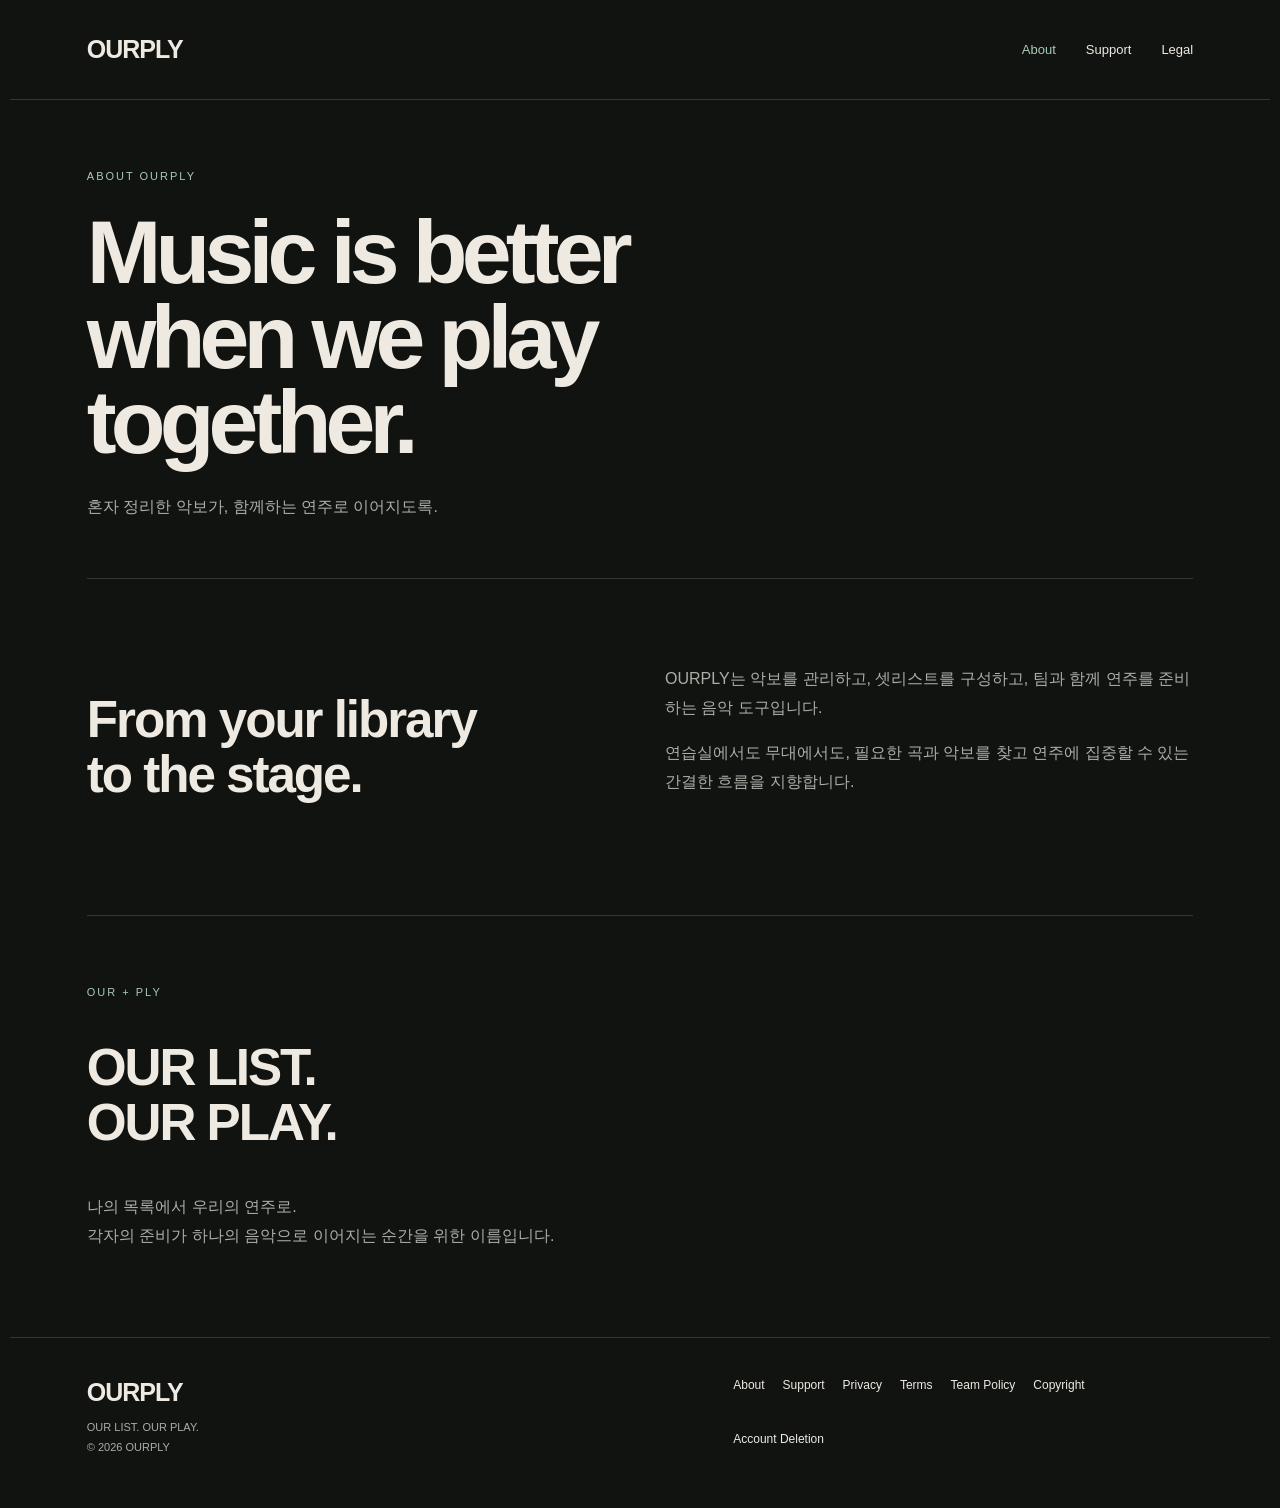
==== about/index.html @ 64da2b8a "Add files via upload" ====
<!doctype html><html lang="ko"><head><meta charset="utf-8"><meta name="viewport" content="width=device-width,initial-scale=1"><meta name="description" content="OURPLY — 악보를 정리하고, 셋리스트를 만들고, 함께 연주하세요."><title>About | OURPLY</title><link rel="stylesheet" href="../style.css"></head><body><header><a class="brand" href="../index.html" aria-label="OURPLY Home">OURPLY</a><nav aria-label="Main navigation"><a href="../about/" aria-current="page">About</a><a href="../support/" >Support</a><a href="../legal/" >Legal</a></nav></header><main><section class="page-head"><div class="eyebrow">About OURPLY</div><h1>Music is better<br>when we play<br>together.</h1><p>혼자 정리한 악보가, 함께하는 연주로 이어지도록.</p></section><section class="section split"><div><h2>From your library<br>to the stage.</h2></div><div><p>OURPLY는 악보를 관리하고, 셋리스트를 구성하고, 팀과 함께 연주를 준비하는 음악 도구입니다.</p><p>연습실에서도 무대에서도, 필요한 곡과 악보를 찾고 연주에 집중할 수 있는 간결한 흐름을 지향합니다.</p></div></section><section class="section"><div class="eyebrow">Our + Ply</div><h2>OUR LIST.<br>OUR PLAY.</h2><p>나의 목록에서 우리의 연주로.<br>각자의 준비가 하나의 음악으로 이어지는 순간을 위한 이름입니다.</p></section></main><footer><div><a class="brand" href="../index.html">OURPLY</a><p>OUR LIST. OUR PLAY.<br>© 2026 OURPLY</p></div><div class="links"><a href="../about/">About</a><a href="../support/">Support</a><a href="../legal/privacy/">Privacy</a><a href="../legal/terms/">Terms</a><a href="../legal/team/">Team Policy</a><a href="../legal/copyright/">Copyright</a><a href="../account-deletion/">Account Deletion</a></div></footer></body></html>
---- style.css ----
*{box-sizing:border-box}html{scroll-behavior:smooth}body{margin:0;background:#111311;color:#eeeae1;font-family:Arial,"Apple SD Gothic Neo","Malgun Gothic",sans-serif}a{color:inherit;text-decoration:none}a:hover{color:#a9cbb7}a:focus-visible,summary:focus-visible{outline:2px solid #a9cbb7;outline-offset:6px}header,main,footer{max-width:1260px;margin:auto;padding:0 6vw}header{height:100px;display:flex;align-items:center;justify-content:space-between;border-bottom:1px solid #343731}.brand{font-size:25px;font-weight:900;letter-spacing:-1px}nav{display:flex;gap:30px;font-size:13px}nav a[aria-current]{color:#a9cbb7}.eyebrow{font-size:11px;letter-spacing:2px;color:#a9cbb7;text-transform:uppercase}h1{font-size:clamp(54px,9vw,124px);line-height:.95;letter-spacing:-.065em;margin:28px 0}h2{font-size:clamp(32px,4vw,56px);line-height:1.08;letter-spacing:-.04em}h3{font-size:23px;letter-spacing:-.03em}p{line-height:1.8;color:#aaaFA6;max-width:610px}.hero{padding:80px 0 90px;display:grid;grid-template-columns:1.15fr 1fr;gap:50px;align-items:center}.hero p{font-size:17px}.button{display:inline-block;padding:15px 22px;background:#d9e8dd;color:#17221b;font-size:13px;font-weight:bold;margin-top:20px}.muted{font-size:12px;color:#969d91}.stage{background:#1c201b;border:1px solid #3c443b;padding:30px;transform:rotate(-3deg);box-shadow:20px 30px 0 #181b16}.stage-top{display:flex;justify-content:space-between;font-size:12px;color:#a9cbb7;border-bottom:1px solid #424a40;padding-bottom:24px}.stage h3{font-size:37px;margin:35px 0 10px}.song{display:grid;grid-template-columns:28px 1fr 30px;gap:15px;padding:22px 0;border-top:1px solid #3c443b;align-items:center}.song small{display:block;color:#9da393;margin-top:7px}.song span:first-child{color:#788373;font-size:12px}.song b{font-size:12px;color:#a9cbb7}.mini{font-size:10px;letter-spacing:1.5px;color:#969f91;padding-top:22px}.section{border-top:1px solid #343731;padding:70px 0}.section-head{display:flex;justify-content:space-between;gap:35px;align-items:end;margin-bottom:40px}.section-head p{max-width:340px}.features{display:grid;grid-template-columns:repeat(3,1fr);gap:35px}.feature{border-top:1px solid #5f6b5e;padding-top:22px}.number{color:#a9cbb7;font-size:12px}.team{display:grid;grid-template-columns:1fr 1fr;gap:70px}.flow{display:flex;flex-direction:column;gap:0}.flow div{border-bottom:1px solid #343731;padding:20px 0;display:flex;justify-content:space-between}.flow span{color:#a9cbb7}.closing{padding:70px 0}.closing h2{font-size:clamp(40px,6vw,80px)}footer{padding-top:40px;padding-bottom:40px;border-top:1px solid #343731;display:flex;justify-content:space-between;gap:30px}footer p{font-size:11px}footer .links{display:flex;flex-wrap:wrap;gap:18px;max-width:460px;font-size:12px}.page-head{padding:70px 0 40px}.page-head h1{font-size:clamp(50px,7vw,90px)}.prose{max-width:780px;padding-bottom:70px}.prose h2{font-size:30px;margin-top:45px}.notice{border-left:2px solid #a9cbb7;padding:8px 22px;background:#1a1e18;margin:25px 0}.notice p{font-size:14px}.legal-row{display:flex;justify-content:space-between;gap:20px;padding:28px 0;border-top:1px solid #343731}.legal-row small{color:#969d91}details{border-top:1px solid #343731;padding:24px 0}summary{cursor:pointer;font-size:17px}details p{font-size:14px}.split{display:grid;grid-template-columns:1fr 1fr;gap:50px}@media(max-width:760px){header{height:80px}nav{gap:18px;font-size:12px}.hero{grid-template-columns:1fr;padding:55px 0;gap:55px}.stage{margin:0 10px 25px}.features,.team,.split{grid-template-columns:1fr;gap:25px}.section-head{display:block}.section{padding:45px 0}footer{flex-direction:column}h1{font-size:68px}.page-head{padding-top:50px}}
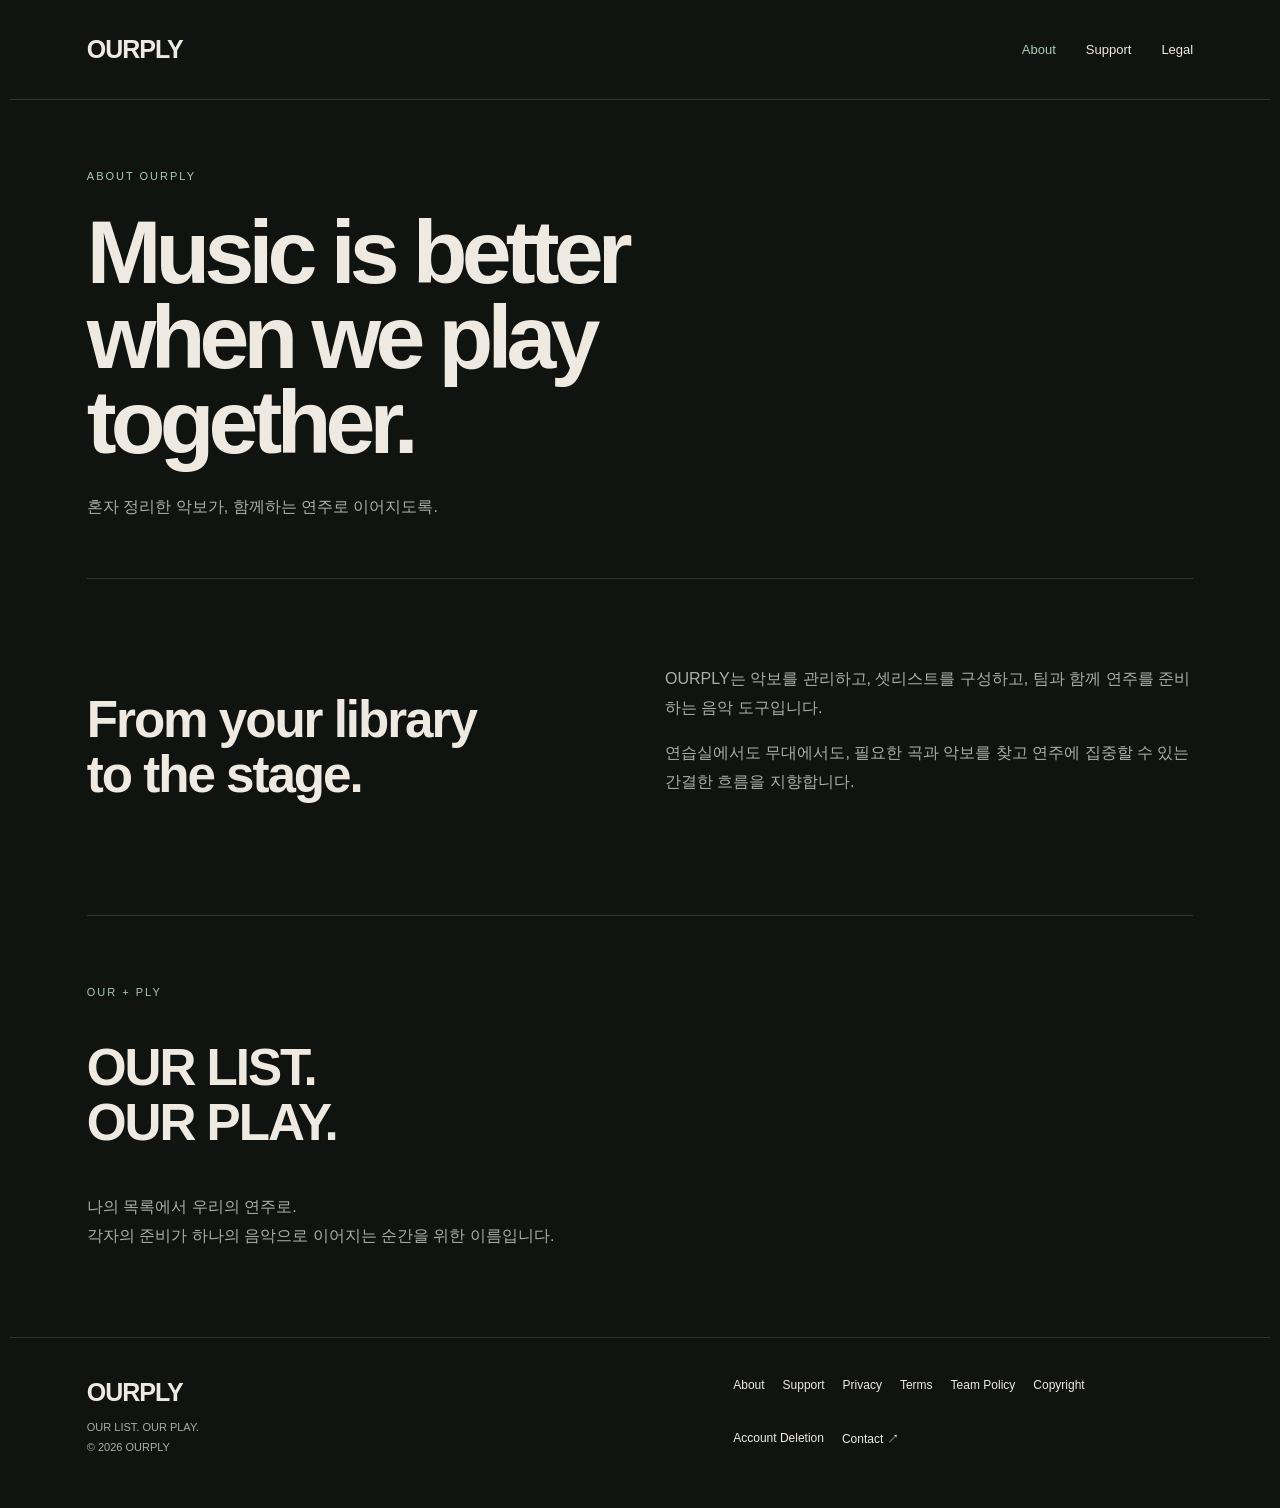
==== commit 20dd0316: "Add files via upload" ====
--- a/about/index.html
+++ b/about/index.html
@@ -1 +1 @@
-<!doctype html><html lang="ko"><head><meta charset="utf-8"><meta name="viewport" content="width=device-width,initial-scale=1"><meta name="description" content="OURPLY — 악보를 정리하고, 셋리스트를 만들고, 함께 연주하세요."><title>About | OURPLY</title><link rel="stylesheet" href="../style.css"></head><body><header><a class="brand" href="../index.html" aria-label="OURPLY Home">OURPLY</a><nav aria-label="Main navigation"><a href="../about/" aria-current="page">About</a><a href="../support/" >Support</a><a href="../legal/" >Legal</a></nav></header><main><section class="page-head"><div class="eyebrow">About OURPLY</div><h1>Music is better<br>when we play<br>together.</h1><p>혼자 정리한 악보가, 함께하는 연주로 이어지도록.</p></section><section class="section split"><div><h2>From your library<br>to the stage.</h2></div><div><p>OURPLY는 악보를 관리하고, 셋리스트를 구성하고, 팀과 함께 연주를 준비하는 음악 도구입니다.</p><p>연습실에서도 무대에서도, 필요한 곡과 악보를 찾고 연주에 집중할 수 있는 간결한 흐름을 지향합니다.</p></div></section><section class="section"><div class="eyebrow">Our + Ply</div><h2>OUR LIST.<br>OUR PLAY.</h2><p>나의 목록에서 우리의 연주로.<br>각자의 준비가 하나의 음악으로 이어지는 순간을 위한 이름입니다.</p></section></main><footer><div><a class="brand" href="../index.html">OURPLY</a><p>OUR LIST. OUR PLAY.<br>© 2026 OURPLY</p></div><div class="links"><a href="../about/">About</a><a href="../support/">Support</a><a href="../legal/privacy/">Privacy</a><a href="../legal/terms/">Terms</a><a href="../legal/team/">Team Policy</a><a href="../legal/copyright/">Copyright</a><a href="../account-deletion/">Account Deletion</a></div></footer></body></html>+<!doctype html><html lang="ko"><head><meta charset="utf-8"><meta name="viewport" content="width=device-width,initial-scale=1"><meta name="description" content="OURPLY — 악보를 정리하고, 셋리스트를 만들고, 함께 연주하세요."><title>About | OURPLY</title><link rel="stylesheet" href="../style.css"></head><body><header><a class="brand" href="../index.html" aria-label="OURPLY Home">OURPLY</a><nav aria-label="Main navigation"><a href="../about/" aria-current="page">About</a><a href="../support/" >Support</a><a href="../legal/" >Legal</a></nav></header><main><section class="page-head"><div class="eyebrow">About OURPLY</div><h1>Music is better<br>when we play<br>together.</h1><p>혼자 정리한 악보가, 함께하는 연주로 이어지도록.</p></section><section class="section split"><div><h2>From your library<br>to the stage.</h2></div><div><p>OURPLY는 악보를 관리하고, 셋리스트를 구성하고, 팀과 함께 연주를 준비하는 음악 도구입니다.</p><p>연습실에서도 무대에서도, 필요한 곡과 악보를 찾고 연주에 집중할 수 있는 간결한 흐름을 지향합니다.</p></div></section><section class="section"><div class="eyebrow">Our + Ply</div><h2>OUR LIST.<br>OUR PLAY.</h2><p>나의 목록에서 우리의 연주로.<br>각자의 준비가 하나의 음악으로 이어지는 순간을 위한 이름입니다.</p></section></main><footer><div><a class="brand" href="../index.html">OURPLY</a><p>OUR LIST. OUR PLAY.<br>© 2026 OURPLY</p></div><div class="links"><a href="../about/">About</a><a href="../support/">Support</a><a href="../legal/privacy/">Privacy</a><a href="../legal/terms/">Terms</a><a href="../legal/team/">Team Policy</a><a href="../legal/copyright/">Copyright</a><a href="../account-deletion/">Account Deletion</a><a href="mailto:pbong1027@gmail.com">Contact ↗</a></div></footer></body></html>
--- a/style.css
+++ b/style.css
@@ -1 +1,2 @@
-*{box-sizing:border-box}html{scroll-behavior:smooth}body{margin:0;background:#111311;color:#eeeae1;font-family:Arial,"Apple SD Gothic Neo","Malgun Gothic",sans-serif}a{color:inherit;text-decoration:none}a:hover{color:#a9cbb7}a:focus-visible,summary:focus-visible{outline:2px solid #a9cbb7;outline-offset:6px}header,main,footer{max-width:1260px;margin:auto;padding:0 6vw}header{height:100px;display:flex;align-items:center;justify-content:space-between;border-bottom:1px solid #343731}.brand{font-size:25px;font-weight:900;letter-spacing:-1px}nav{display:flex;gap:30px;font-size:13px}nav a[aria-current]{color:#a9cbb7}.eyebrow{font-size:11px;letter-spacing:2px;color:#a9cbb7;text-transform:uppercase}h1{font-size:clamp(54px,9vw,124px);line-height:.95;letter-spacing:-.065em;margin:28px 0}h2{font-size:clamp(32px,4vw,56px);line-height:1.08;letter-spacing:-.04em}h3{font-size:23px;letter-spacing:-.03em}p{line-height:1.8;color:#aaaFA6;max-width:610px}.hero{padding:80px 0 90px;display:grid;grid-template-columns:1.15fr 1fr;gap:50px;align-items:center}.hero p{font-size:17px}.button{display:inline-block;padding:15px 22px;background:#d9e8dd;color:#17221b;font-size:13px;font-weight:bold;margin-top:20px}.muted{font-size:12px;color:#969d91}.stage{background:#1c201b;border:1px solid #3c443b;padding:30px;transform:rotate(-3deg);box-shadow:20px 30px 0 #181b16}.stage-top{display:flex;justify-content:space-between;font-size:12px;color:#a9cbb7;border-bottom:1px solid #424a40;padding-bottom:24px}.stage h3{font-size:37px;margin:35px 0 10px}.song{display:grid;grid-template-columns:28px 1fr 30px;gap:15px;padding:22px 0;border-top:1px solid #3c443b;align-items:center}.song small{display:block;color:#9da393;margin-top:7px}.song span:first-child{color:#788373;font-size:12px}.song b{font-size:12px;color:#a9cbb7}.mini{font-size:10px;letter-spacing:1.5px;color:#969f91;padding-top:22px}.section{border-top:1px solid #343731;padding:70px 0}.section-head{display:flex;justify-content:space-between;gap:35px;align-items:end;margin-bottom:40px}.section-head p{max-width:340px}.features{display:grid;grid-template-columns:repeat(3,1fr);gap:35px}.feature{border-top:1px solid #5f6b5e;padding-top:22px}.number{color:#a9cbb7;font-size:12px}.team{display:grid;grid-template-columns:1fr 1fr;gap:70px}.flow{display:flex;flex-direction:column;gap:0}.flow div{border-bottom:1px solid #343731;padding:20px 0;display:flex;justify-content:space-between}.flow span{color:#a9cbb7}.closing{padding:70px 0}.closing h2{font-size:clamp(40px,6vw,80px)}footer{padding-top:40px;padding-bottom:40px;border-top:1px solid #343731;display:flex;justify-content:space-between;gap:30px}footer p{font-size:11px}footer .links{display:flex;flex-wrap:wrap;gap:18px;max-width:460px;font-size:12px}.page-head{padding:70px 0 40px}.page-head h1{font-size:clamp(50px,7vw,90px)}.prose{max-width:780px;padding-bottom:70px}.prose h2{font-size:30px;margin-top:45px}.notice{border-left:2px solid #a9cbb7;padding:8px 22px;background:#1a1e18;margin:25px 0}.notice p{font-size:14px}.legal-row{display:flex;justify-content:space-between;gap:20px;padding:28px 0;border-top:1px solid #343731}.legal-row small{color:#969d91}details{border-top:1px solid #343731;padding:24px 0}summary{cursor:pointer;font-size:17px}details p{font-size:14px}.split{display:grid;grid-template-columns:1fr 1fr;gap:50px}@media(max-width:760px){header{height:80px}nav{gap:18px;font-size:12px}.hero{grid-template-columns:1fr;padding:55px 0;gap:55px}.stage{margin:0 10px 25px}.features,.team,.split{grid-template-columns:1fr;gap:25px}.section-head{display:block}.section{padding:45px 0}footer{flex-direction:column}h1{font-size:68px}.page-head{padding-top:50px}}+*{box-sizing:border-box}html{scroll-behavior:smooth}body{margin:0;background:#111311;color:#eeeae1;font-family:Arial,"Apple SD Gothic Neo","Malgun Gothic",sans-serif}a{color:inherit;text-decoration:none}a:hover{color:#a9cbb7}a:focus-visible,summary:focus-visible{outline:2px solid #a9cbb7;outline-offset:6px}header,main,footer{max-width:1260px;margin:auto;padding:0 6vw}header{height:100px;display:flex;align-items:center;justify-content:space-between;border-bottom:1px solid #343731}.brand{font-size:25px;font-weight:900;letter-spacing:-1px}nav{display:flex;gap:30px;font-size:13px}nav a[aria-current]{color:#a9cbb7}.eyebrow{font-size:11px;letter-spacing:2px;color:#a9cbb7;text-transform:uppercase}h1{font-size:clamp(54px,9vw,124px);line-height:.95;letter-spacing:-.065em;margin:28px 0}h2{font-size:clamp(32px,4vw,56px);line-height:1.08;letter-spacing:-.04em}h3{font-size:23px;letter-spacing:-.03em}p{line-height:1.8;color:#aaaFA6;max-width:610px}.hero{padding:80px 0 90px;display:grid;grid-template-columns:1.15fr 1fr;gap:50px;align-items:center}.hero p{font-size:17px}.button{display:inline-block;padding:15px 22px;background:#d9e8dd;color:#17221b;font-size:13px;font-weight:bold;margin-top:20px}.muted{font-size:12px;color:#969d91}.stage{background:#1c201b;border:1px solid #3c443b;padding:30px;transform:rotate(-3deg);box-shadow:20px 30px 0 #181b16}.stage-top{display:flex;justify-content:space-between;font-size:12px;color:#a9cbb7;border-bottom:1px solid #424a40;padding-bottom:24px}.stage h3{font-size:37px;margin:35px 0 10px}.song{display:grid;grid-template-columns:28px 1fr 30px;gap:15px;padding:22px 0;border-top:1px solid #3c443b;align-items:center}.song small{display:block;color:#9da393;margin-top:7px}.song span:first-child{color:#788373;font-size:12px}.song b{font-size:12px;color:#a9cbb7}.mini{font-size:10px;letter-spacing:1.5px;color:#969f91;padding-top:22px}.section{border-top:1px solid #343731;padding:70px 0}.section-head{display:flex;justify-content:space-between;gap:35px;align-items:end;margin-bottom:40px}.section-head p{max-width:340px}.features{display:grid;grid-template-columns:repeat(3,1fr);gap:35px}.feature{border-top:1px solid #5f6b5e;padding-top:22px}.number{color:#a9cbb7;font-size:12px}.team{display:grid;grid-template-columns:1fr 1fr;gap:70px}.flow{display:flex;flex-direction:column;gap:0}.flow div{border-bottom:1px solid #343731;padding:20px 0;display:flex;justify-content:space-between}.flow span{color:#a9cbb7}.closing{padding:70px 0}.closing h2{font-size:clamp(40px,6vw,80px)}footer{padding-top:40px;padding-bottom:40px;border-top:1px solid #343731;display:flex;justify-content:space-between;gap:30px}footer p{font-size:11px}footer .links{display:flex;flex-wrap:wrap;gap:18px;max-width:460px;font-size:12px}.page-head{padding:70px 0 40px}.page-head h1{font-size:clamp(50px,7vw,90px)}.prose{max-width:780px;padding-bottom:70px}.prose h2{font-size:30px;margin-top:45px}.notice{border-left:2px solid #a9cbb7;padding:8px 22px;background:#1a1e18;margin:25px 0}.notice p{font-size:14px}.legal-row{display:flex;justify-content:space-between;gap:20px;padding:28px 0;border-top:1px solid #343731}.legal-row small{color:#969d91}details{border-top:1px solid #343731;padding:24px 0}summary{cursor:pointer;font-size:17px}details p{font-size:14px}.split{display:grid;grid-template-columns:1fr 1fr;gap:50px}@media(max-width:760px){header{height:80px}nav{gap:18px;font-size:12px}.hero{grid-template-columns:1fr;padding:55px 0;gap:55px}.stage{margin:0 10px 25px}.features,.team,.split{grid-template-columns:1fr;gap:25px}.section-head{display:block}.section{padding:45px 0}footer{flex-direction:column}h1{font-size:68px}.page-head{padding-top:50px}}
+.policy p{max-width:none;overflow-wrap:anywhere}.policy h2{font-size:25px;line-height:1.45}.page-head h1{overflow-wrap:anywhere}
